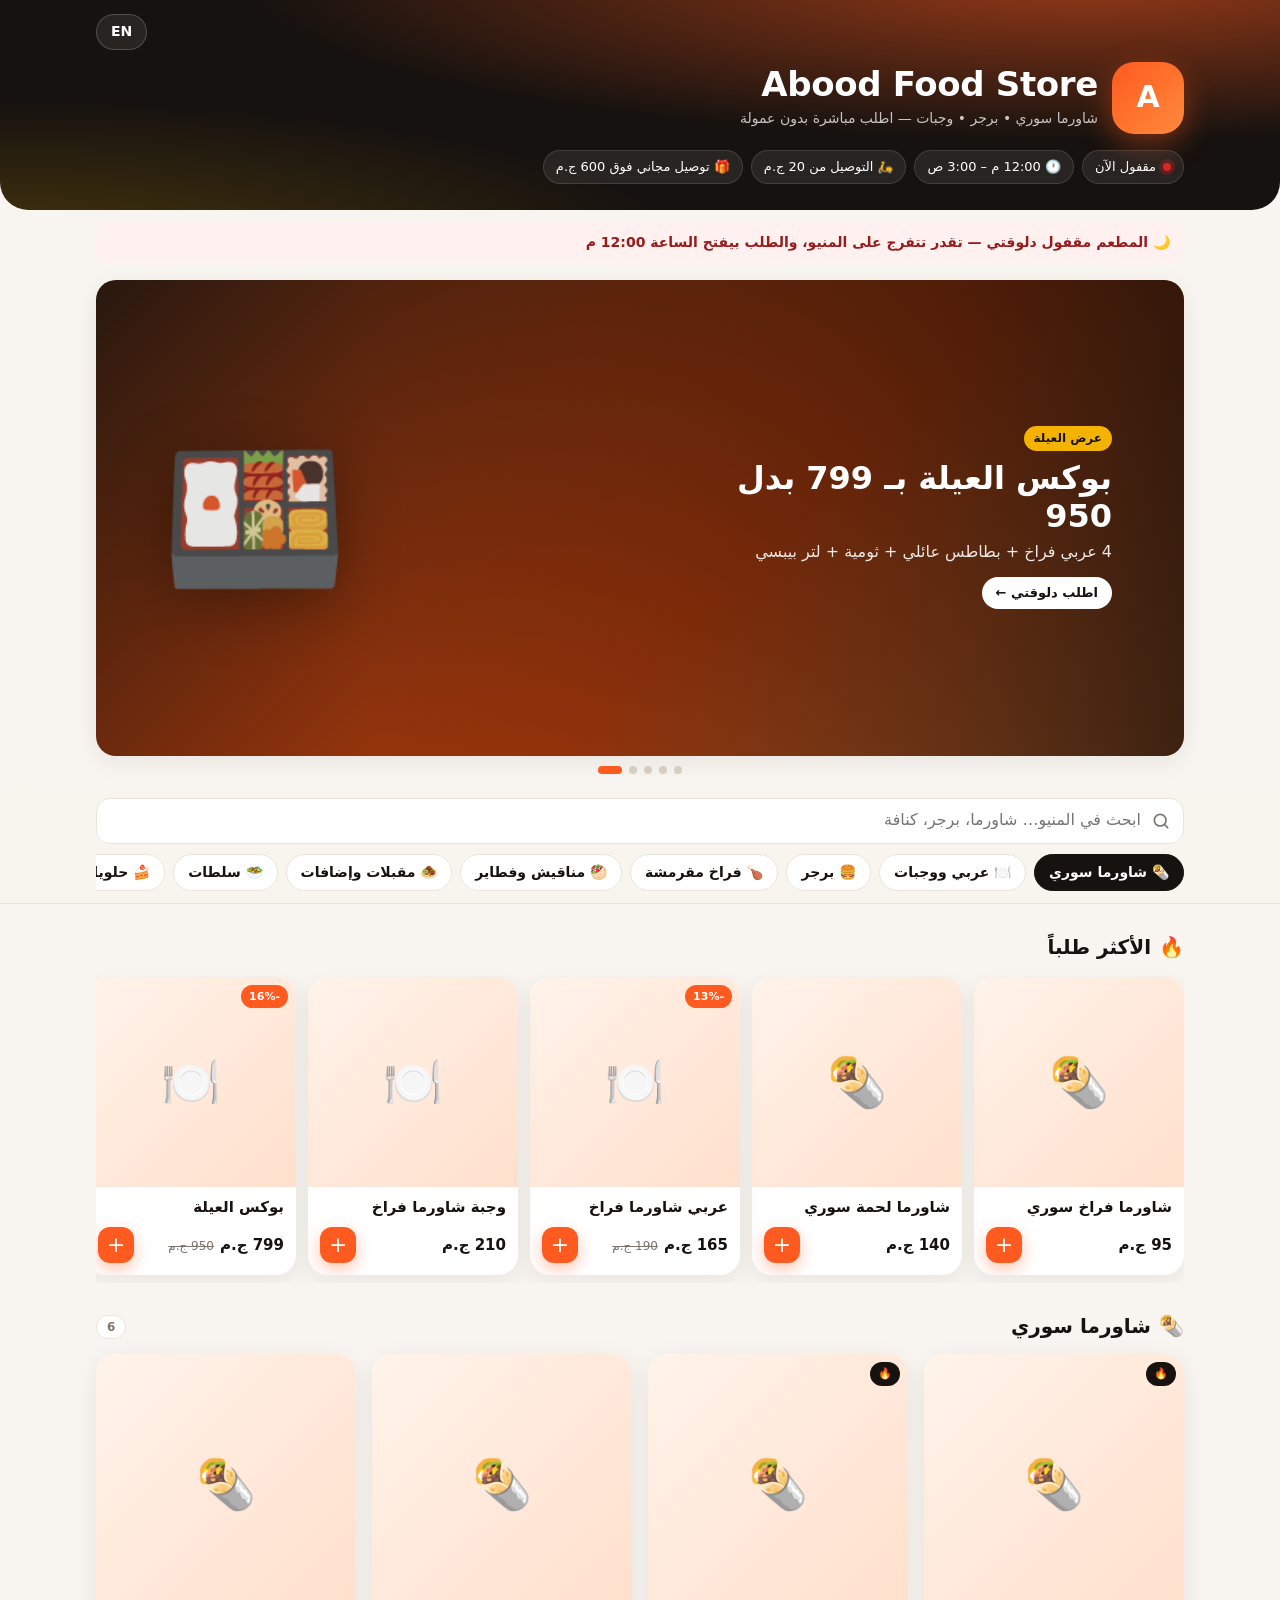
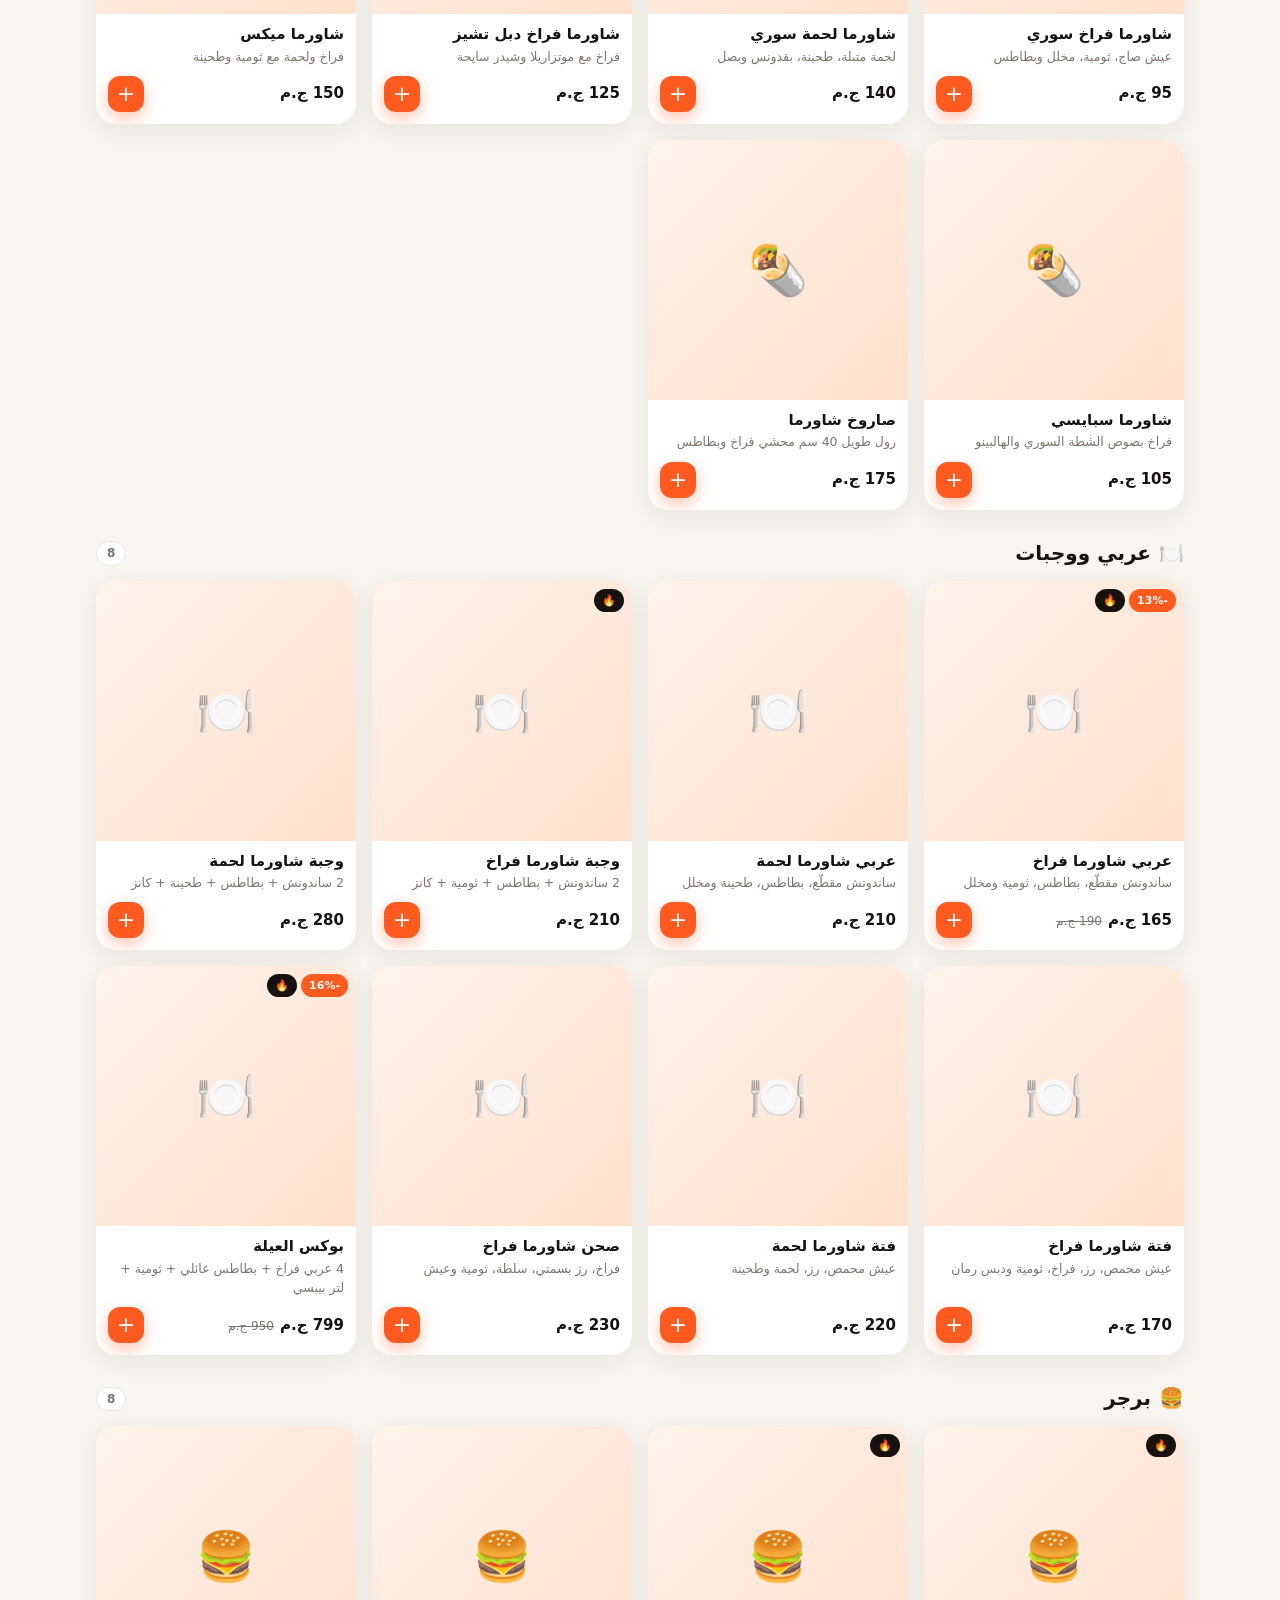
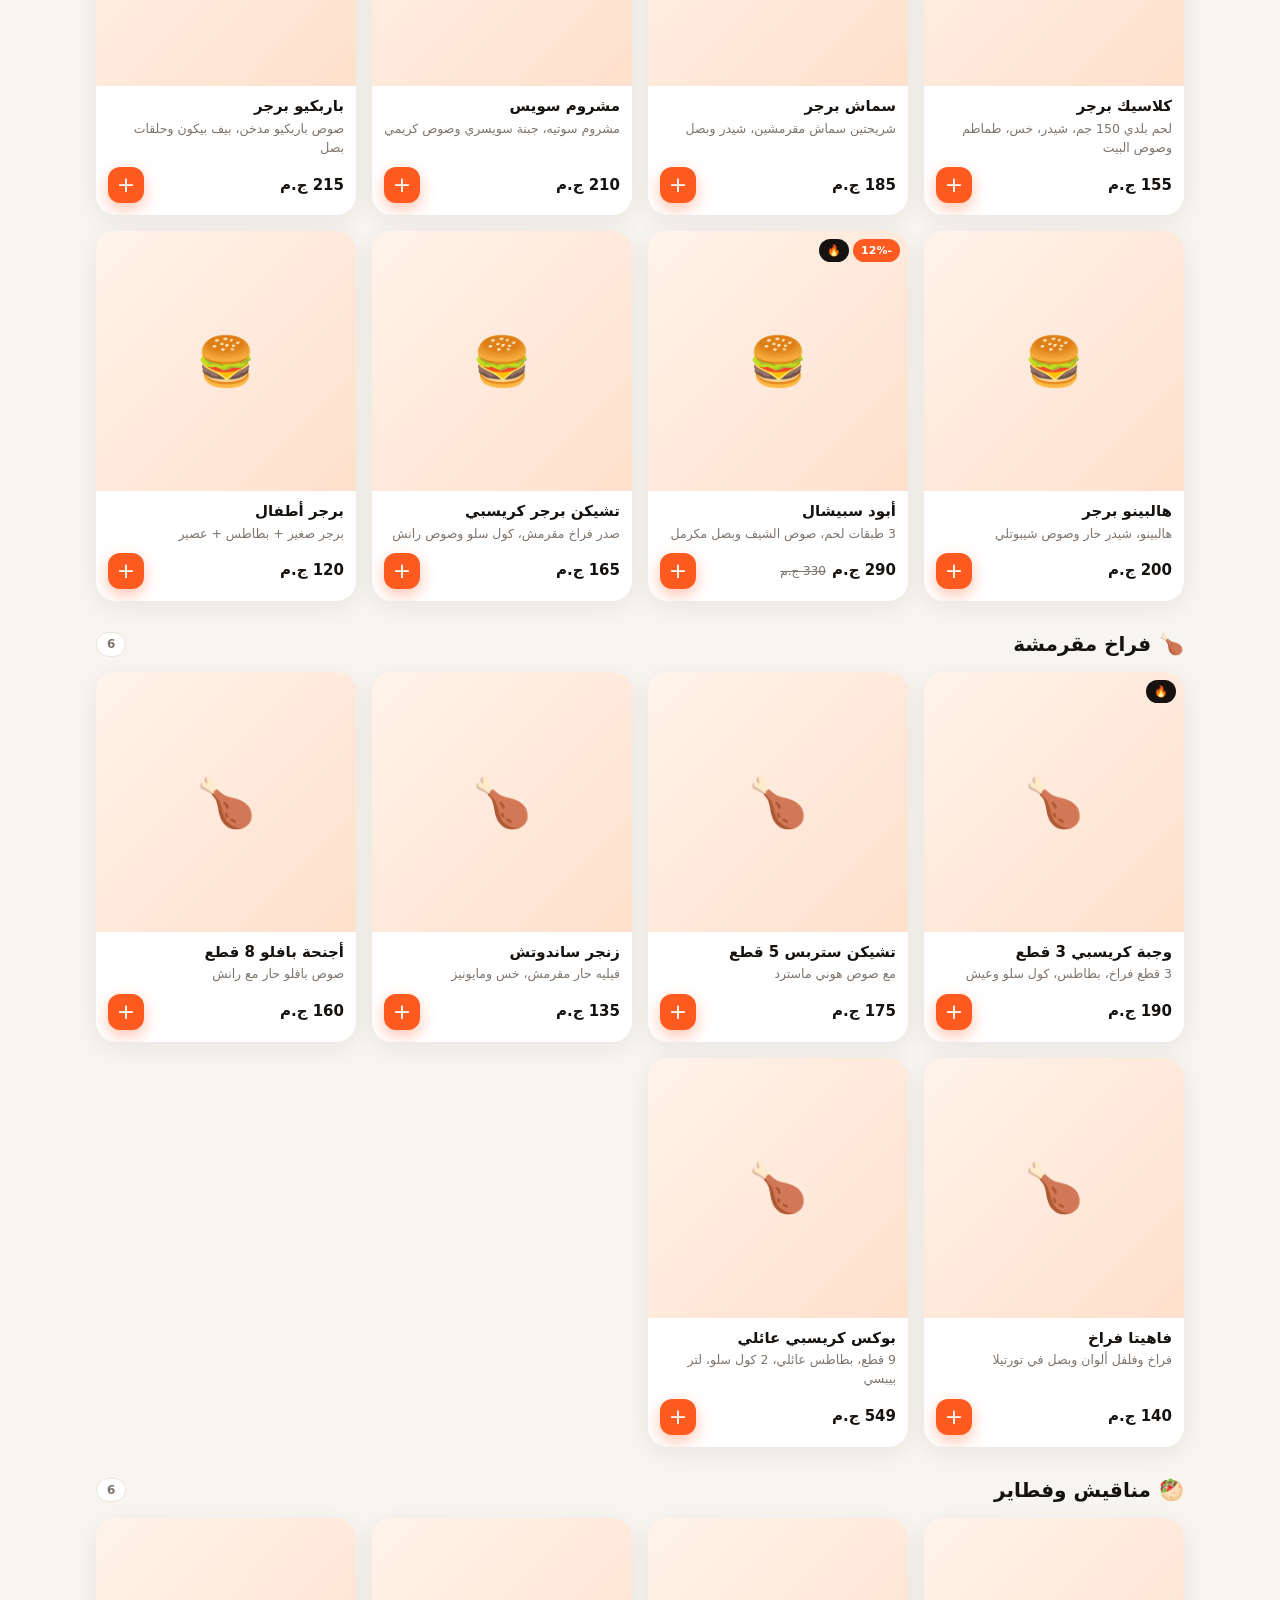
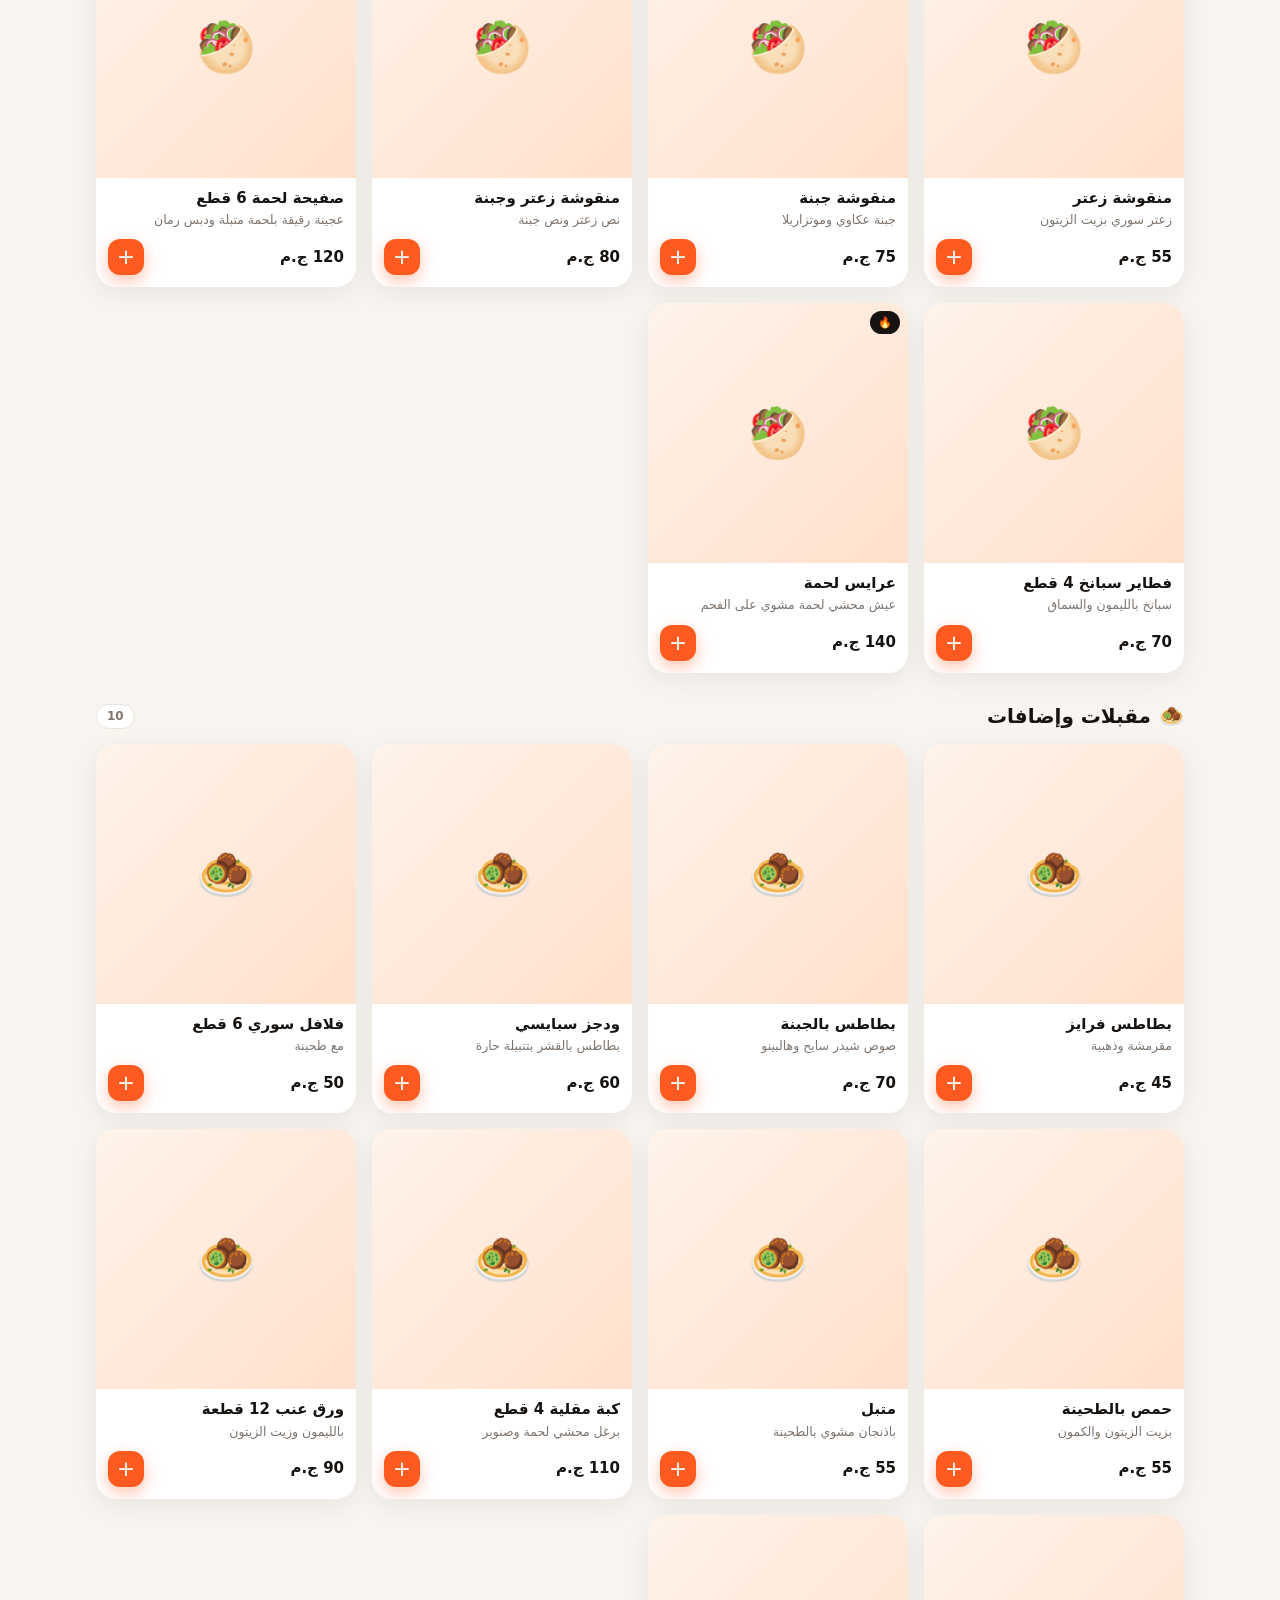
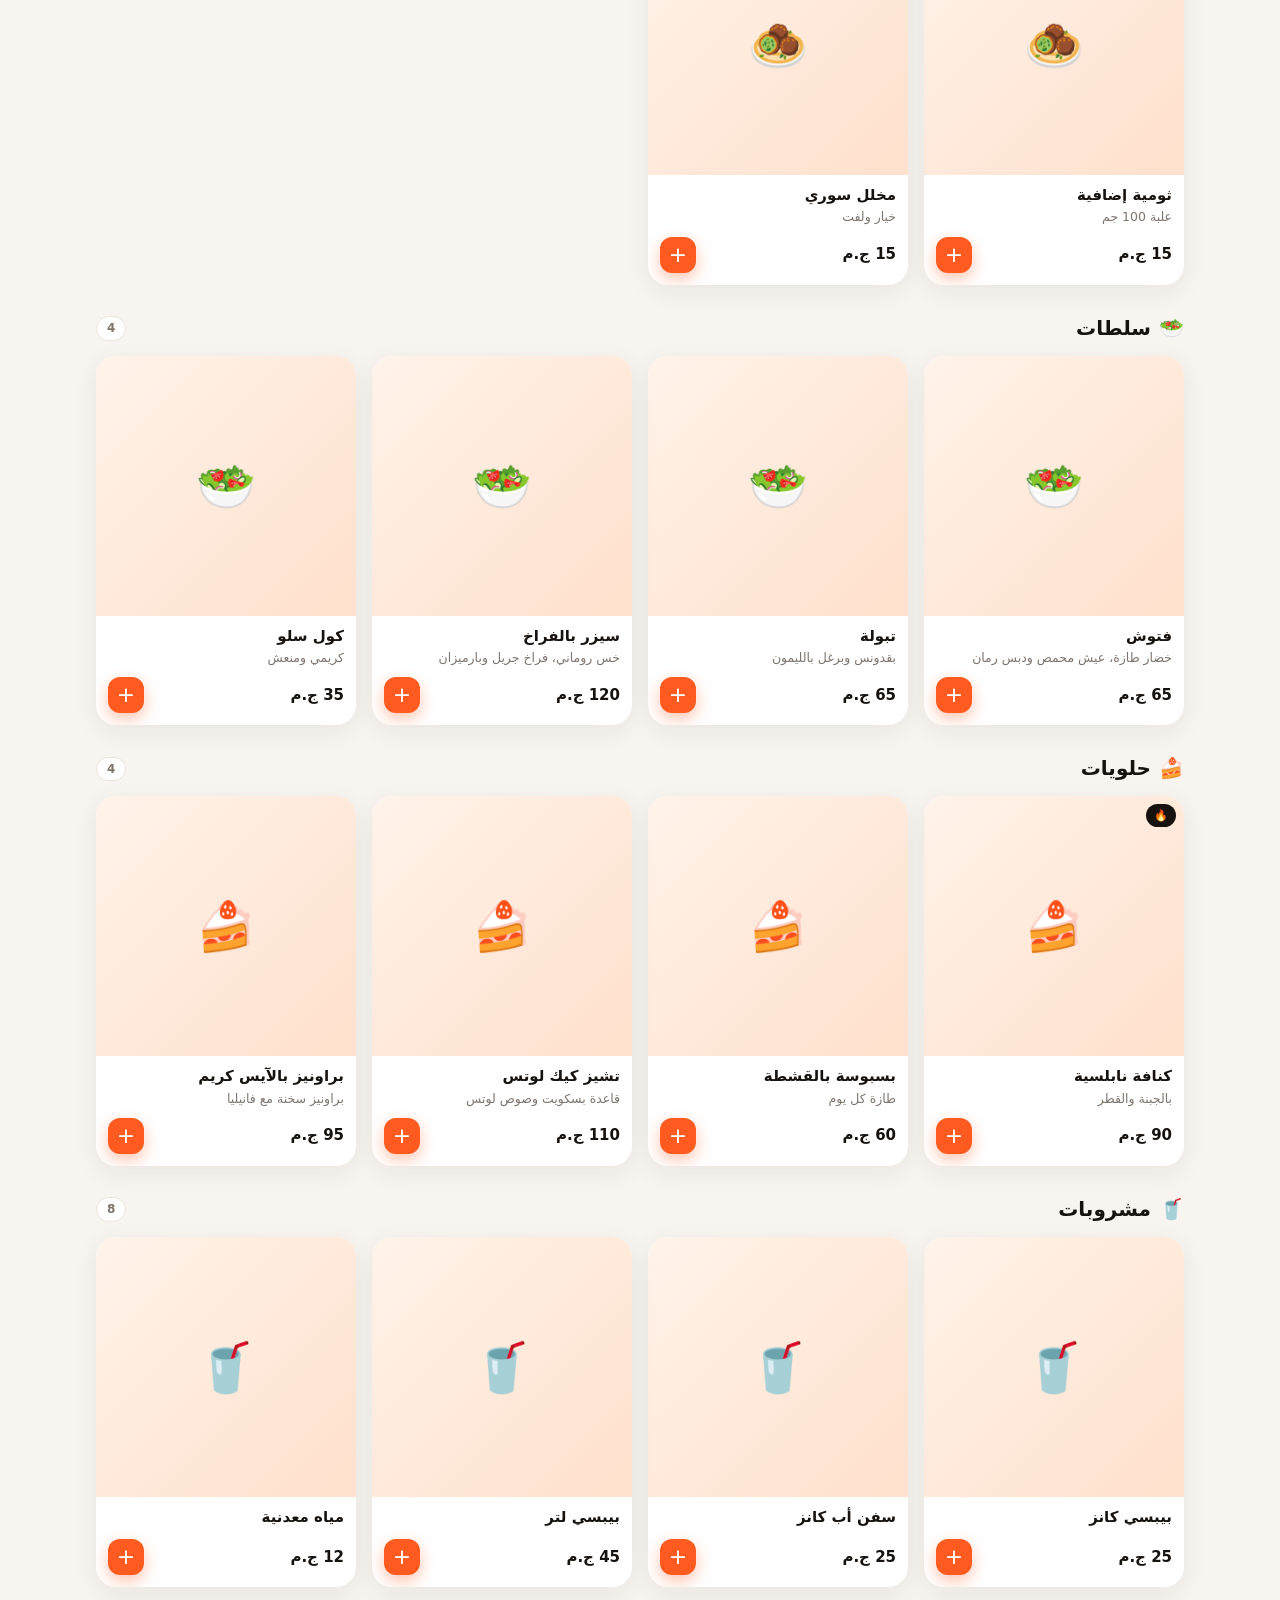
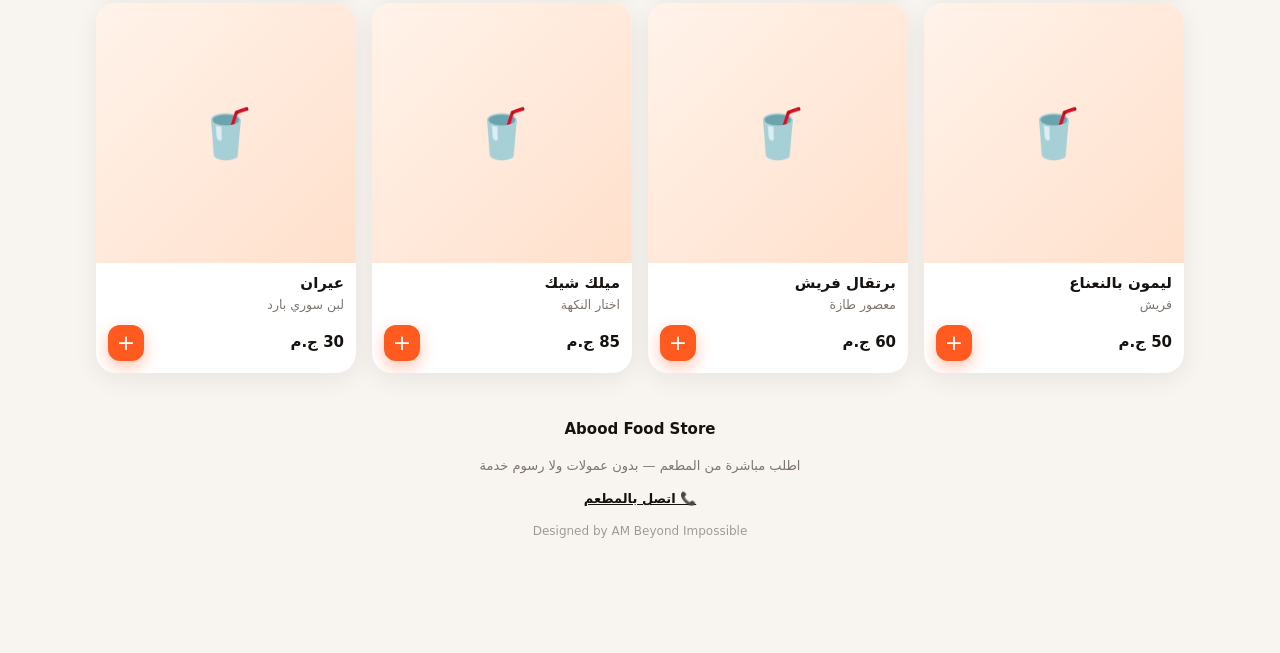
==== index.html @ 2f1e08dd "أول نسخة من الموقع" ====
<!doctype html>
<html lang="ar" dir="rtl">
<head>
<meta charset="utf-8">
<meta http-equiv="Content-Security-Policy" content="default-src 'self'; script-src 'self'; style-src 'self' https://fonts.googleapis.com; font-src https://fonts.gstatic.com; img-src 'self' data:; connect-src 'self'; manifest-src 'self'; worker-src 'self'; object-src 'none'; base-uri 'self'; form-action 'none'; upgrade-insecure-requests">
<meta name="viewport" content="width=device-width, initial-scale=1, viewport-fit=cover">
<title>Abood Food Store</title>
<meta name="description" content="اطلب شاورما سوري وبرجر ووجبات من Abood Food Store مباشرة على واتساب — بدون عمولة">
<meta name="theme-color" content="#16120f">
<meta name="referrer" content="strict-origin-when-cross-origin">
<link rel="manifest" href="manifest.webmanifest">
<link rel="icon" type="image/png" href="images/icons/icon-192.png">
<link rel="apple-touch-icon" href="images/icons/icon-192.png">
<meta name="apple-mobile-web-app-capable" content="yes">
<meta name="mobile-web-app-capable" content="yes">
<link rel="preconnect" href="https://fonts.googleapis.com">
<link rel="preconnect" href="https://fonts.gstatic.com" crossorigin>
<link rel="stylesheet" href="https://fonts.googleapis.com/css2?family=IBM+Plex+Sans+Arabic:wght@400;500;600;700&display=swap">
<link rel="stylesheet" href="css/style.css">
<script src="js/menu.js" defer></script>
<script src="js/app.js" defer></script>
</head>
<body>
<a class="skip" href="#menu" data-t="skip">تخطي إلى المنيو</a>

<header class="hero">
  <div class="container">
    <div class="hero-top">
      <button id="installBtn" class="chip-btn" type="button" data-t="install" hidden></button>
      <button id="langBtn" class="chip-btn" type="button">EN</button>
    </div>
    <div class="brand">
      <div class="logo"><span id="logoFallback" aria-hidden="true">A</span><img id="logo" src="images/logo.png" alt="" width="72" height="72"></div>
      <div>
        <h1 id="storeName">Abood Food Store</h1>
        <p id="tagline"></p>
      </div>
    </div>
    <div class="info" id="info"></div>
  </div>
</header>

<div class="container"><p id="closedBar" class="closed-bar" role="status" hidden></p></div>

<section id="offers" class="offers container" aria-roledescription="carousel" data-ta="offersLabel">
  <div class="track" id="offTrack"></div>
  <button class="nav prev" id="offPrev" type="button" data-ta="prev">‹</button>
  <button class="nav next" id="offNext" type="button" data-ta="next">›</button>
  <div class="dots" id="offDots"></div>
</section>

<div class="toolbar">
  <div class="container">
    <label class="search">
      <svg width="20" height="20" viewBox="0 0 24 24" fill="none" stroke="currentColor" stroke-width="2" stroke-linecap="round" aria-hidden="true"><circle cx="11" cy="11" r="7"/><path d="m20 20-3.5-3.5"/></svg>
      <input id="q" type="search" enterkeyhint="search" autocomplete="off" maxlength="40" data-tp="search" data-ta="search">
    </label>
    <nav class="tabs" id="tabs" data-ta="categories"></nav>
  </div>
</div>

<main id="menu" class="container">
  <section id="bestSec" class="best">
    <h2 class="sec"><span aria-hidden="true">🔥</span> <span data-t="best"></span></h2>
    <div class="hscroll" id="bestList"></div>
  </section>
  <div id="sections"></div>
  <p id="noResults" class="empty" data-t="noResults" hidden></p>
</main>

<footer class="foot container">
  <p class="foot-name" id="footName"></p>
  <p data-t="footNote"></p>
  <p><a id="callLink" href="#" data-t="call"></a></p>
  <p class="credit" id="credit"></p>
</footer>

<button id="cartBar" class="cart-bar" type="button" hidden>
  <span class="cb-count" id="cbCount">0</span>
  <span class="grow" data-t="viewCart"></span>
  <span id="cbTotal"></span>
</button>

<dialog id="itemDlg" class="sheet"></dialog>
<dialog id="cartDlg" class="sheet"></dialog>
<div id="toast" class="toast" role="status" aria-live="polite"></div>
<noscript><p class="empty">من فضلك فعّل JavaScript عشان تقدر تطلب.</p></noscript>
</body>
</html>
---- css/style.css ----
/* Abood Food Store — Design system. لتغيير لون المطعم غيّر --brand */
:root{
  --brand:#ff5a1f;--brand-2:#ff8a3d;--brand-soft:#fff3ec;
  --ink:#16120f;--ink-2:#3b342f;--muted:#7d746d;
  --bg:#f8f5f0;--card:#fff;--line:#ebe4db;
  --ok:#16a34a;--bad:#dc2626;--gold:#f5b301;--wa:#1fae54;
  --r:20px;--shadow:0 6px 24px rgba(22,18,15,.07);--shadow-lg:0 24px 60px rgba(22,18,15,.28);
  --font:"IBM Plex Sans Arabic",system-ui,-apple-system,"Segoe UI",Tahoma,sans-serif;
  --sb:env(safe-area-inset-bottom,0px);
  color-scheme:light;
}
*,*::before,*::after{box-sizing:border-box}
html{-webkit-text-size-adjust:100%;text-size-adjust:100%;scroll-behavior:smooth}
body{margin:0;font-family:var(--font);background:var(--bg);color:var(--ink);line-height:1.55;-webkit-font-smoothing:antialiased;-webkit-tap-highlight-color:transparent;padding-bottom:calc(100px + var(--sb))}
body:has(dialog[open]){overflow:hidden}
img{display:block;max-width:100%}
button,input,select,textarea{font:inherit;color:inherit}
button{cursor:pointer;-webkit-user-select:none;user-select:none}
:focus-visible{outline:3px solid var(--brand);outline-offset:2px}
[hidden]{display:none!important}
.container{width:100%;max-width:1120px;margin-inline:auto;padding-inline:16px}
.skip{position:absolute;top:-100px;inset-inline-start:12px;z-index:100;background:#fff;padding:8px 14px;border-radius:10px}
.skip:focus{top:12px}

/* ===== Hero ===== */
.hero{color:#fff;background:radial-gradient(120% 140% at 85% -10%,rgba(255,90,31,.55),transparent 55%),radial-gradient(90% 120% at 0% 120%,rgba(245,179,1,.22),transparent 60%),var(--ink);padding:14px 0 26px;border-radius:0 0 28px 28px}
.hero-top{display:flex;justify-content:flex-end;gap:8px}
.chip-btn{border:1px solid rgba(255,255,255,.18);background:rgba(255,255,255,.08);color:#fff;border-radius:999px;padding:6px 14px;font-weight:600;font-size:14px}
.brand{display:flex;align-items:center;gap:14px;margin-top:12px}
.logo{position:relative;width:72px;height:72px;flex:none;border-radius:22px;background:linear-gradient(135deg,var(--brand),var(--brand-2));display:grid;place-items:center;overflow:hidden;box-shadow:0 10px 30px rgba(255,90,31,.4)}
.logo span{font-weight:700;font-size:30px}
.logo img{position:absolute;inset:0;width:100%;height:100%;object-fit:cover;background:#fff}
.brand h1{margin:0;font-size:clamp(22px,5.5vw,34px);line-height:1.15;letter-spacing:-.01em}
.brand p{margin:4px 0 0;color:rgba(255,255,255,.75);font-size:14px}
.info{display:flex;flex-wrap:wrap;gap:8px;margin-top:16px}
.pill{display:inline-flex;align-items:center;gap:7px;padding:6px 12px;border-radius:999px;background:rgba(255,255,255,.08);border:1px solid rgba(255,255,255,.12);font-size:13px;font-weight:500}
.led{width:8px;height:8px;border-radius:50%;background:var(--ok);box-shadow:0 0 0 4px rgba(22,163,74,.25)}
.pill.closed .led{background:var(--bad);box-shadow:0 0 0 4px rgba(220,38,38,.25)}
.closed-bar{margin:12px 0 0;padding:10px 14px;border-radius:14px;background:#fff1f0;color:#991b1b;font-weight:600;font-size:14px}

/* ===== Offers carousel ===== */
.offers{position:relative;margin-top:16px}
.track{direction:ltr;display:flex;overflow-x:auto;scroll-snap-type:x mandatory;scrollbar-width:none;border-radius:var(--r);box-shadow:var(--shadow);overscroll-behavior-x:contain}
.track::-webkit-scrollbar{display:none}
.slide{position:relative;flex:0 0 100%;scroll-snap-align:center;scroll-snap-stop:always;aspect-ratio:16/7;min-height:180px;overflow:hidden;color:#fff;background:linear-gradient(135deg,#2b1a10,#c2410c 60%,#ff8a3d);isolation:isolate}
.slide.clickable{cursor:pointer}
.slide img{position:absolute;inset:0;width:100%;height:100%;object-fit:cover;z-index:-2}
.slide img.ok ~ .slide-emoji{display:none}
.slide-emoji{position:absolute;inset-inline-end:6%;top:50%;transform:translateY(-50%);font-size:clamp(70px,17vw,150px);z-index:-3;filter:drop-shadow(0 12px 30px rgba(0,0,0,.35))}
.slide::after{content:"";position:absolute;inset:0;z-index:-1}
.slide[dir=rtl]::after{background:linear-gradient(to left,rgba(12,8,6,.8),rgba(12,8,6,.1) 75%)}
.slide[dir=ltr]::after{background:linear-gradient(to right,rgba(12,8,6,.8),rgba(12,8,6,.1) 75%)}
.slide-txt{position:absolute;inset-block:0;inset-inline-start:0;width:min(72%,540px);padding:20px 22px;display:flex;flex-direction:column;justify-content:center;gap:4px}
.slide-tag{align-self:flex-start;background:var(--gold);color:var(--ink);font-weight:700;font-size:12px;padding:3px 10px;border-radius:999px}
.slide h3{margin:4px 0 0;font-size:clamp(18px,4.8vw,32px);line-height:1.2}
.slide p{margin:0;opacity:.9;font-size:clamp(13px,3.3vw,16px)}
.slide-cta{align-self:flex-start;margin-top:8px;background:#fff;color:var(--ink);font-weight:700;font-size:13px;padding:6px 14px;border-radius:999px}
.nav{position:absolute;top:calc(50% - 14px);transform:translateY(-50%);width:38px;height:38px;border-radius:50%;border:0;background:rgba(255,255,255,.94);color:var(--ink);font-size:24px;line-height:1;display:grid;place-items:center;box-shadow:var(--shadow);z-index:2}
.nav.prev{left:26px}.nav.next{right:26px}
.dots{display:flex;justify-content:center;gap:7px;margin-top:10px;direction:ltr}
.dot{position:relative;width:8px;height:8px;border-radius:99px;border:0;padding:0;background:#d6cdc3;transition:width .25s,background .25s}
.dot::before{content:"";position:absolute;inset:-9px}
.dot.on{width:24px;background:var(--brand)}

/* ===== Search + tabs ===== */
.toolbar{position:sticky;top:0;z-index:20;margin-top:14px;background:rgba(248,245,240,.88);-webkit-backdrop-filter:saturate(1.4) blur(14px);backdrop-filter:saturate(1.4) blur(14px);border-bottom:1px solid var(--line)}
.toolbar .container{padding-top:10px}
.search{display:flex;align-items:center;gap:8px;background:#fff;border:1px solid var(--line);border-radius:14px;padding:0 12px;height:46px}
.search:focus-within{border-color:var(--brand);box-shadow:0 0 0 4px rgba(255,90,31,.12)}
.search svg{flex:none;color:var(--muted)}
.search input{flex:1;min-width:0;border:0;outline:0;background:transparent;font-size:16px}
.tabs{position:relative;display:flex;gap:8px;overflow-x:auto;scrollbar-width:none;padding:10px 0 12px}
.tabs::-webkit-scrollbar{display:none}
.tab{flex:none;border:1px solid var(--line);background:#fff;border-radius:999px;padding:7px 14px;font-weight:600;font-size:14px;white-space:nowrap;transition:background .2s,color .2s}
.tab.on{background:var(--ink);color:#fff;border-color:var(--ink)}

/* ===== Menu ===== */
.sec{display:flex;align-items:center;gap:8px;font-size:20px;font-weight:700;margin:28px 0 12px}
.sec small{margin-inline-start:auto;font-size:12px;font-weight:600;color:var(--muted);background:#fff;border:1px solid var(--line);border-radius:999px;padding:2px 10px}
.cat{scroll-margin-top:125px}
.grid{display:grid;grid-template-columns:repeat(2,minmax(0,1fr));gap:12px}
@media(min-width:640px){.grid{grid-template-columns:repeat(3,minmax(0,1fr));gap:16px}}
@media(min-width:980px){.grid{grid-template-columns:repeat(4,minmax(0,1fr))}}
.hscroll{display:flex;gap:12px;overflow-x:auto;scroll-snap-type:x proximity;padding:2px 2px 8px;scrollbar-width:none}
.hscroll::-webkit-scrollbar{display:none}
.hscroll .card{flex:0 0 min(44%,210px);scroll-snap-align:start}
.card{position:relative;display:flex;flex-direction:column;background:var(--card);border-radius:var(--r);overflow:hidden;box-shadow:var(--shadow);cursor:pointer;transition:transform .18s,box-shadow .18s}
@media(hover:hover){.card:hover{transform:translateY(-3px);box-shadow:0 14px 34px rgba(22,18,15,.12)}}
.card:active{transform:scale(.985)}
.card.off{cursor:not-allowed;opacity:.55;filter:grayscale(.85)}
.media{position:relative;aspect-ratio:1;background:linear-gradient(135deg,#fff3ea,#ffe0cc);display:grid;place-items:center;overflow:hidden}
.media .ph{font-size:48px}
.media img{position:absolute;inset:0;width:100%;height:100%;object-fit:cover;opacity:0;transition:opacity .35s}
.media img.ok{opacity:1}
.badges{position:absolute;top:8px;inset-inline-start:8px;display:flex;gap:4px;z-index:1}
.badge{background:var(--brand);color:#fff;font-size:11px;font-weight:700;padding:3px 8px;border-radius:999px}
.badge.hot{background:var(--ink)}
.off-tag{position:absolute;inset-inline:8px;bottom:8px;text-align:center;background:rgba(22,18,15,.85);color:#fff;font-size:12px;font-weight:700;border-radius:10px;padding:4px}
.card-b{display:flex;flex-direction:column;gap:2px;flex:1;padding:10px 12px 12px}
.card h3{margin:0;font-size:15px;line-height:1.35}
.card p{margin:0;flex:1;color:var(--muted);font-size:12.5px;display:-webkit-box;-webkit-line-clamp:2;-webkit-box-orient:vertical;overflow:hidden}
.row{display:flex;align-items:center;justify-content:space-between;gap:8px;margin-top:8px}
.price{font-weight:700;font-size:15px}
.old{color:var(--muted);text-decoration:line-through;font-size:12px;font-weight:400;margin-inline:6px}
.old.light{color:rgba(255,255,255,.75)}
.plus{flex:none;width:36px;height:36px;border-radius:12px;border:0;background:var(--brand);color:#fff;font-size:22px;line-height:1;display:grid;place-items:center;box-shadow:0 6px 16px rgba(255,90,31,.35)}
.empty{text-align:center;padding:40px 10px;color:var(--muted)}
.empty div{font-size:56px}
.foot{text-align:center;color:var(--muted);font-size:13px;padding-top:30px}
.foot a{color:var(--ink);font-weight:600}
.foot-name{font-weight:700;color:var(--ink);font-size:15px}
.credit{opacity:.7;font-size:12px}

/* ===== Cart bar ===== */
.cart-bar{position:fixed;z-index:30;left:12px;right:12px;bottom:calc(12px + var(--sb));max-width:640px;margin-inline:auto;display:flex;align-items:center;gap:12px;border:0;border-radius:18px;padding:14px 16px;background:var(--ink);color:#fff;font-weight:700;font-size:16px;box-shadow:var(--shadow-lg);animation:barUp .35s ease}
.cb-count{min-width:28px;height:28px;padding:0 6px;border-radius:9px;background:var(--brand);display:grid;place-items:center;font-size:14px}
.cart-bar .grow{flex:1;text-align:start}
.cart-bar.bump{animation:bump .4s ease}
@keyframes bump{40%{transform:scale(1.04)}}
@keyframes barUp{from{transform:translateY(130%)}}

/* ===== Sheets (dialogs) ===== */
dialog.sheet{position:fixed;inset:0;padding:0;border:0;width:100%;max-width:640px;height:fit-content;max-height:92vh;max-height:92dvh;margin:auto auto 0;border-radius:26px 26px 0 0;background:#fff;color:var(--ink);box-shadow:var(--shadow-lg);overflow:hidden}
dialog.sheet[open]{display:flex;flex-direction:column;animation:sheetUp .32s cubic-bezier(.2,.8,.2,1)}
dialog::backdrop{background:rgba(15,12,10,.55);-webkit-backdrop-filter:blur(3px);backdrop-filter:blur(3px)}
@keyframes sheetUp{from{transform:translateY(40px);opacity:0}}
@media(min-width:720px){dialog.sheet{margin:auto;border-radius:26px;max-height:88vh}}
.sheet-body{flex:1;min-height:0;overflow-y:auto;overscroll-behavior:contain;padding:0 18px 18px}
.sheet-foot{display:flex;gap:10px;align-items:center;padding:12px 18px calc(12px + var(--sb));border-top:1px solid var(--line);background:#fff}
.sheet-foot.col{flex-direction:column;align-items:stretch}
.sheet-head{display:flex;align-items:center;justify-content:space-between;padding:14px 18px;border-bottom:1px solid var(--line)}
.sheet-head h2{margin:0;font-size:20px}
.x{position:absolute;top:12px;inset-inline-end:12px;z-index:3;width:38px;height:38px;border-radius:50%;border:0;background:rgba(255,255,255,.94);box-shadow:var(--shadow);font-size:16px}
.x.inline{position:static;box-shadow:none;background:var(--bg)}
.dlg-media{aspect-ratio:16/11;margin-inline:-18px}
.dlg-media .ph{font-size:84px}
.dlg-txt{padding-top:14px}
.dlg-txt h2{margin:0 0 4px;font-size:22px}
.dlg-txt p{margin:0 0 8px}
.muted{color:var(--muted)}
.opt{border:0;padding:0;margin:18px 0 0;min-width:0}
.opt legend{font-weight:700;margin-bottom:8px;padding:0}
.choice{display:flex;align-items:center;gap:10px;padding:12px 14px;border:1.5px solid var(--line);border-radius:14px;margin-bottom:8px;cursor:pointer;transition:border-color .15s,background .15s}
.choice:has(input:checked){border-color:var(--brand);background:var(--brand-soft)}
.choice input{accent-color:var(--brand);width:20px;height:20px;margin:0;flex:none}
.choice .n{flex:1;font-weight:500}
.choice .p{color:var(--muted);font-size:14px}
.stepper{display:flex;align-items:center;gap:4px;background:var(--bg);border-radius:14px;padding:4px;flex:none}
.stepper button{width:38px;height:38px;border:0;border-radius:10px;background:#fff;font-size:20px;box-shadow:0 1px 3px rgba(0,0,0,.06)}
.stepper.sm button{width:32px;height:32px;font-size:16px}
.qv{min-width:26px;text-align:center;font-weight:700}
.primary{flex:1;display:flex;justify-content:space-between;align-items:center;gap:10px;border:0;border-radius:16px;padding:14px 18px;background:var(--brand);color:#fff;font-weight:700;font-size:16px;box-shadow:0 10px 24px rgba(255,90,31,.35)}
.primary:disabled{background:#c9c1b8;box-shadow:none;cursor:not-allowed}
.primary.wa{justify-content:center;background:var(--wa);box-shadow:0 10px 24px rgba(31,174,84,.35)}
.line{display:flex;gap:12px;align-items:center;padding:12px 0;border-bottom:1px solid var(--line)}
.thumb{width:58px;height:58px;aspect-ratio:auto;border-radius:14px;flex:none}
.thumb .ph{font-size:26px}
.info2{flex:1;min-width:0}
.info2 b{display:block;font-size:14.5px}
.info2 small{display:block;color:var(--muted);font-size:12px}
.lt{font-weight:700;font-size:14px;margin-top:2px}
.field{display:block;margin-top:14px}
.field>span{display:block;font-size:13px;font-weight:600;margin-bottom:6px;color:var(--ink-2)}
.field input,.field select,.field textarea{width:100%;border:1.5px solid var(--line);border-radius:14px;padding:12px 14px;background:#fff;font-size:16px;outline:0}
.field input:focus,.field select:focus,.field textarea:focus{border-color:var(--brand);box-shadow:0 0 0 4px rgba(255,90,31,.12)}
.field textarea{resize:vertical}
[aria-invalid=true]{border-color:var(--bad)!important}
.coupon{display:flex;gap:8px}
.coupon input{flex:1}
.coupon button{border:0;border-radius:14px;padding:0 18px;background:var(--ink);color:#fff;font-weight:700}
.summary{margin-top:16px;background:var(--bg);border-radius:16px;padding:12px 14px}
.summary>div{display:flex;justify-content:space-between;gap:10px;padding:4px 0;font-size:14.5px}
.summary .disc{color:var(--ok)}
.summary .tot{border-top:1px dashed #d8cfc5;margin-top:6px;padding-top:10px;font-weight:700;font-size:17px}
.hint{font-size:12.5px;color:var(--muted);margin:6px 0 0}
.notice{margin-top:12px;padding:10px 14px;border-radius:12px;background:#fff1f0;color:#991b1b;font-size:14px;font-weight:600}
.linkbtn{border:0;background:none;color:var(--bad);font-weight:600;padding:8px 0;font-size:14px}
.err{margin:0;color:var(--bad);font-size:13.5px;font-weight:600}
.err:empty{display:none}

/* ===== Toast ===== */
.toast{position:fixed;z-index:1000;left:50%;bottom:calc(96px + var(--sb));transform:translate(-50%,20px);max-width:calc(100% - 32px);background:var(--ink);color:#fff;padding:10px 18px;border-radius:12px;font-weight:600;font-size:14px;text-align:center;opacity:0;pointer-events:none;transition:opacity .25s,transform .25s;box-shadow:var(--shadow-lg)}
.toast.show{opacity:1;transform:translate(-50%,0)}

@media (prefers-reduced-motion:reduce){html{scroll-behavior:auto}*,*::before,*::after{animation:none!important;transition:none!important}}
/* ===== FIX: carousel arrows ===== */
.nav{opacity:0;pointer-events:none;transition:opacity .25s}
.offers:hover .nav,.offers:focus-within .nav{opacity:1;pointer-events:auto}
@media (hover:none){.nav{display:none!important}}
@media (hover:hover){.slide-txt{padding-inline:72px 22px}}
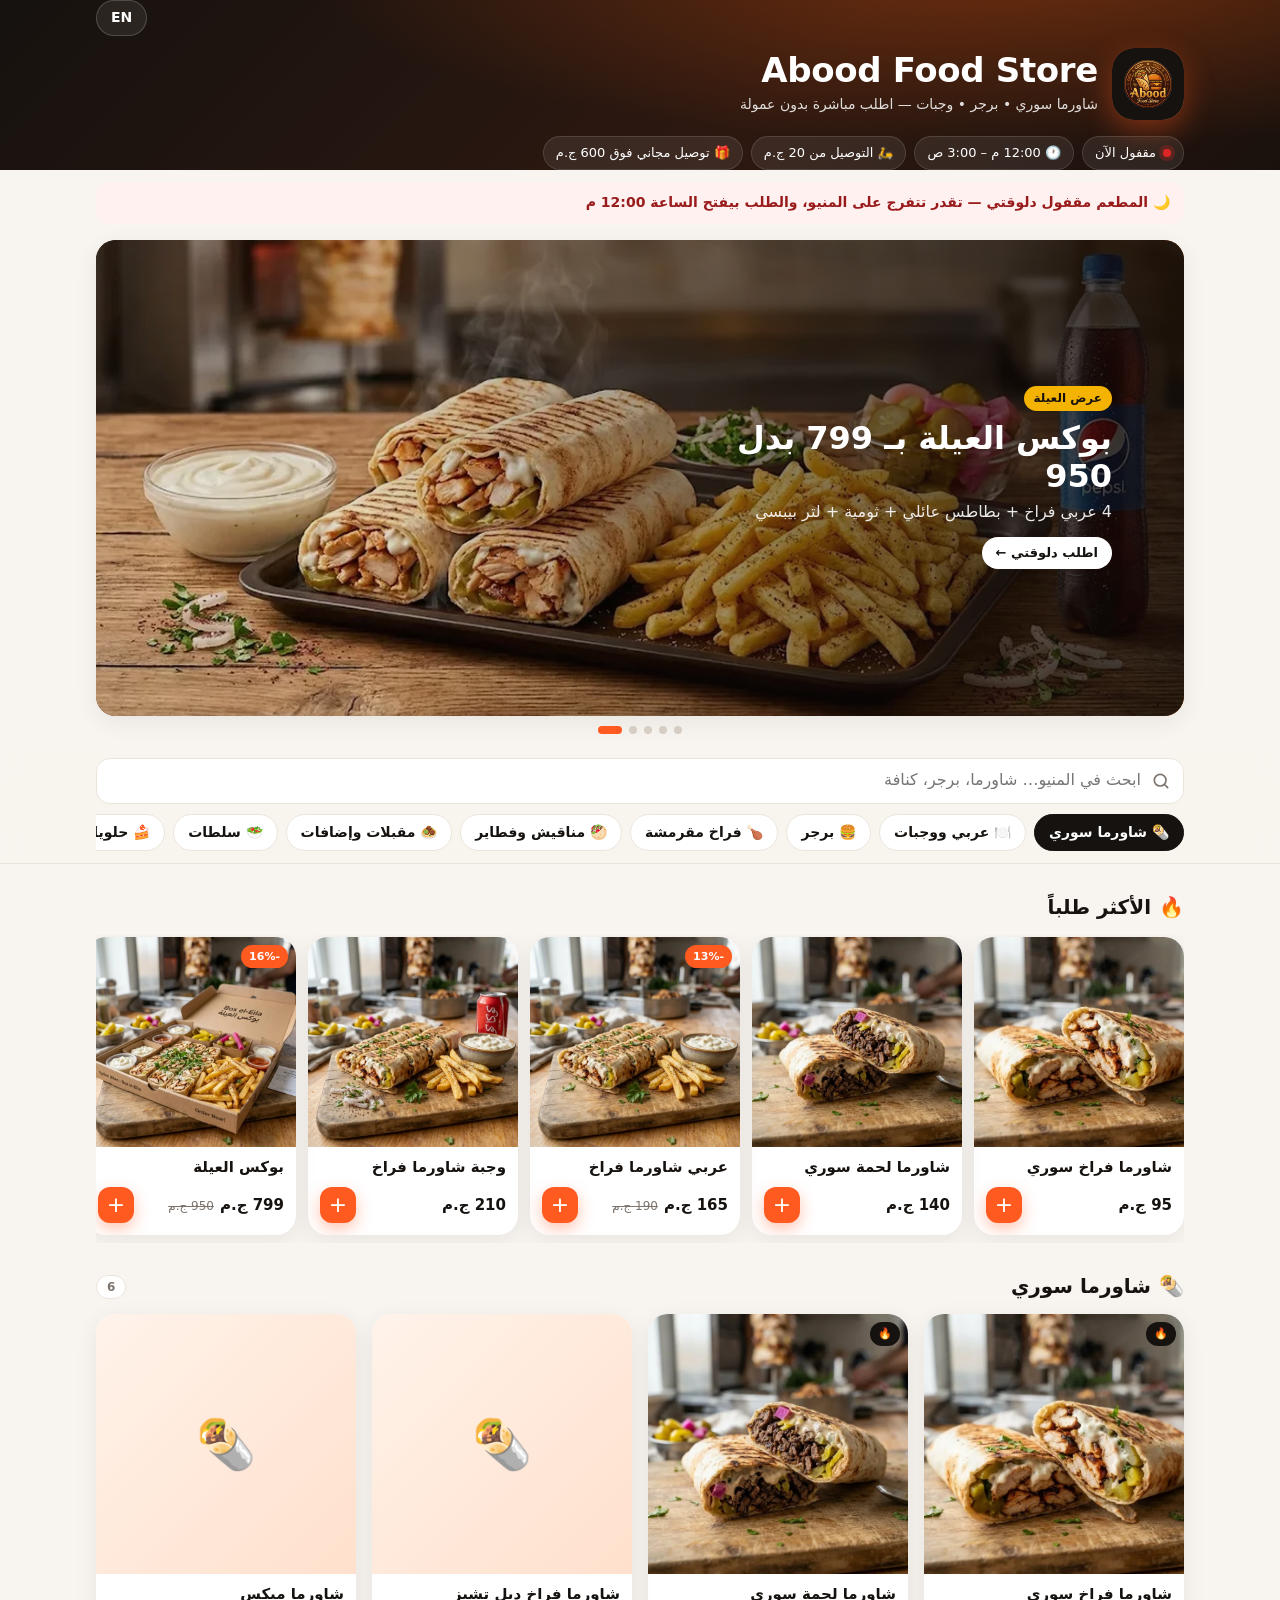
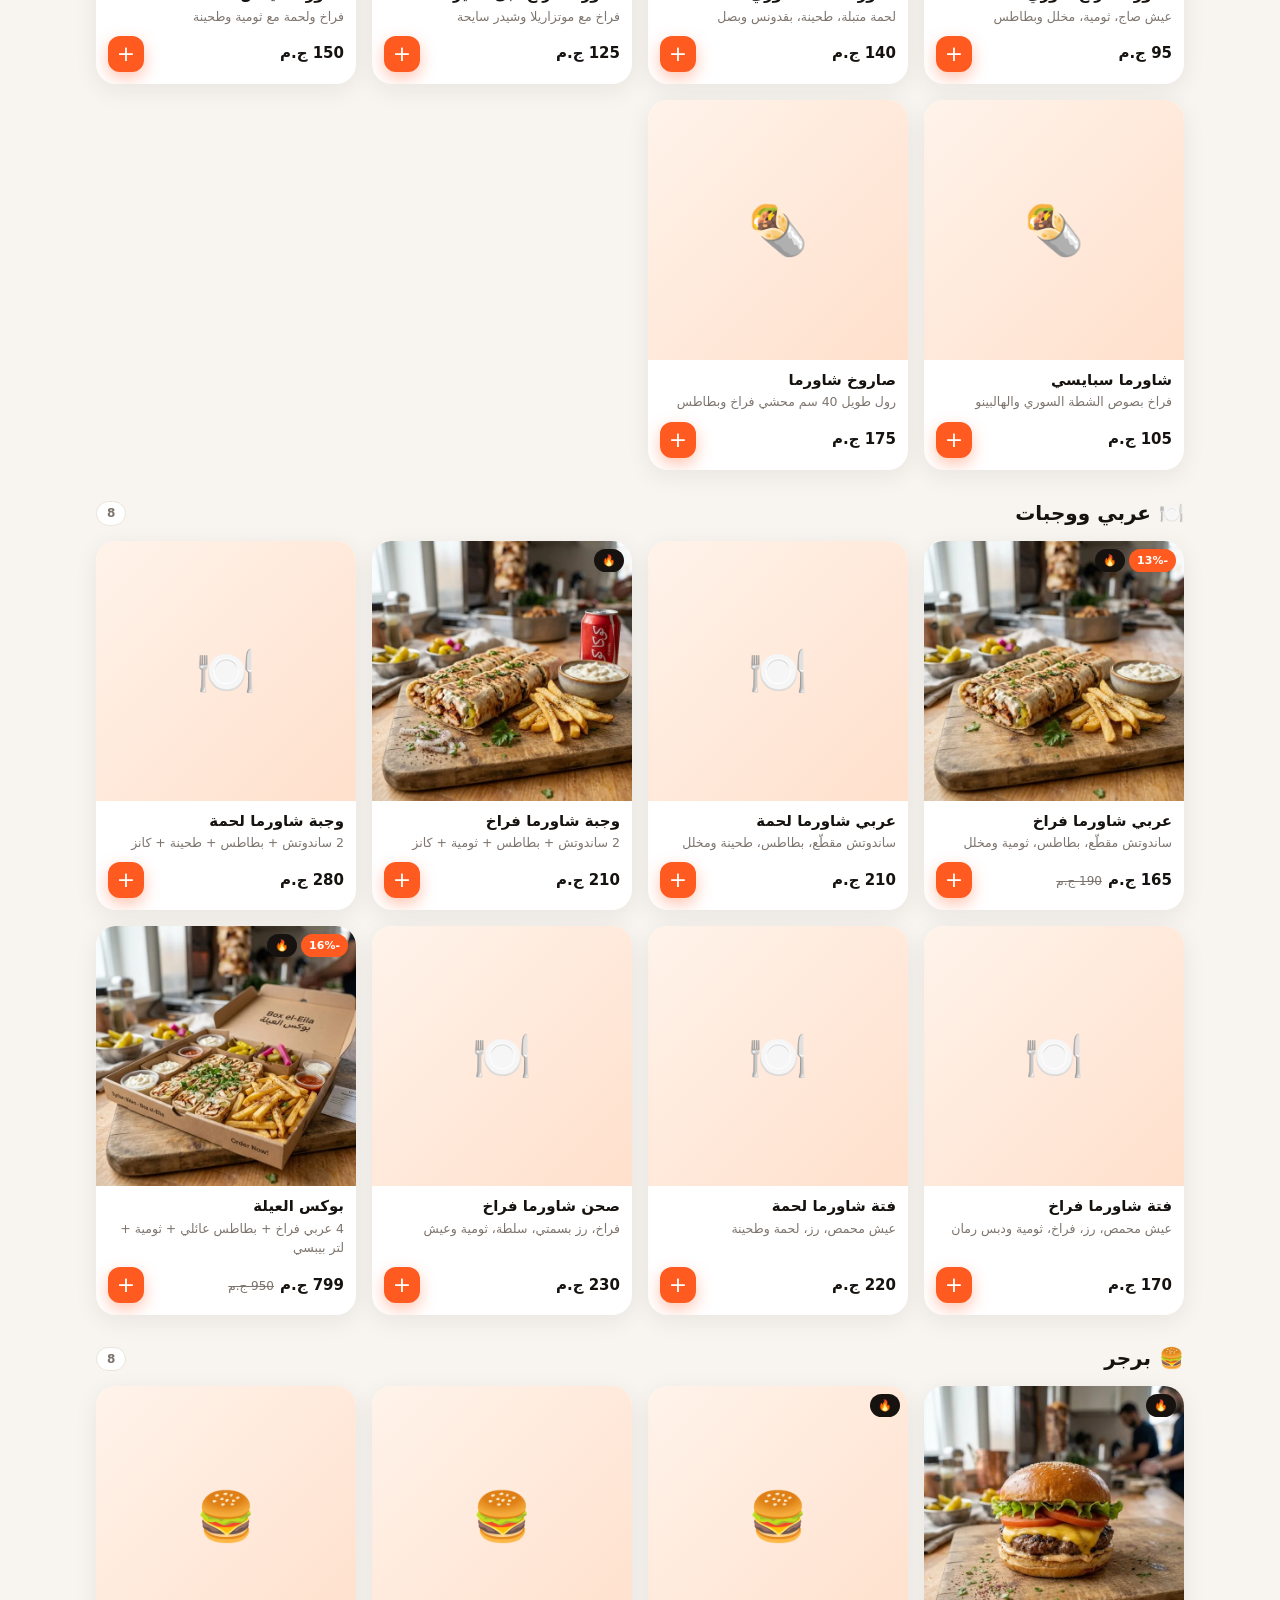
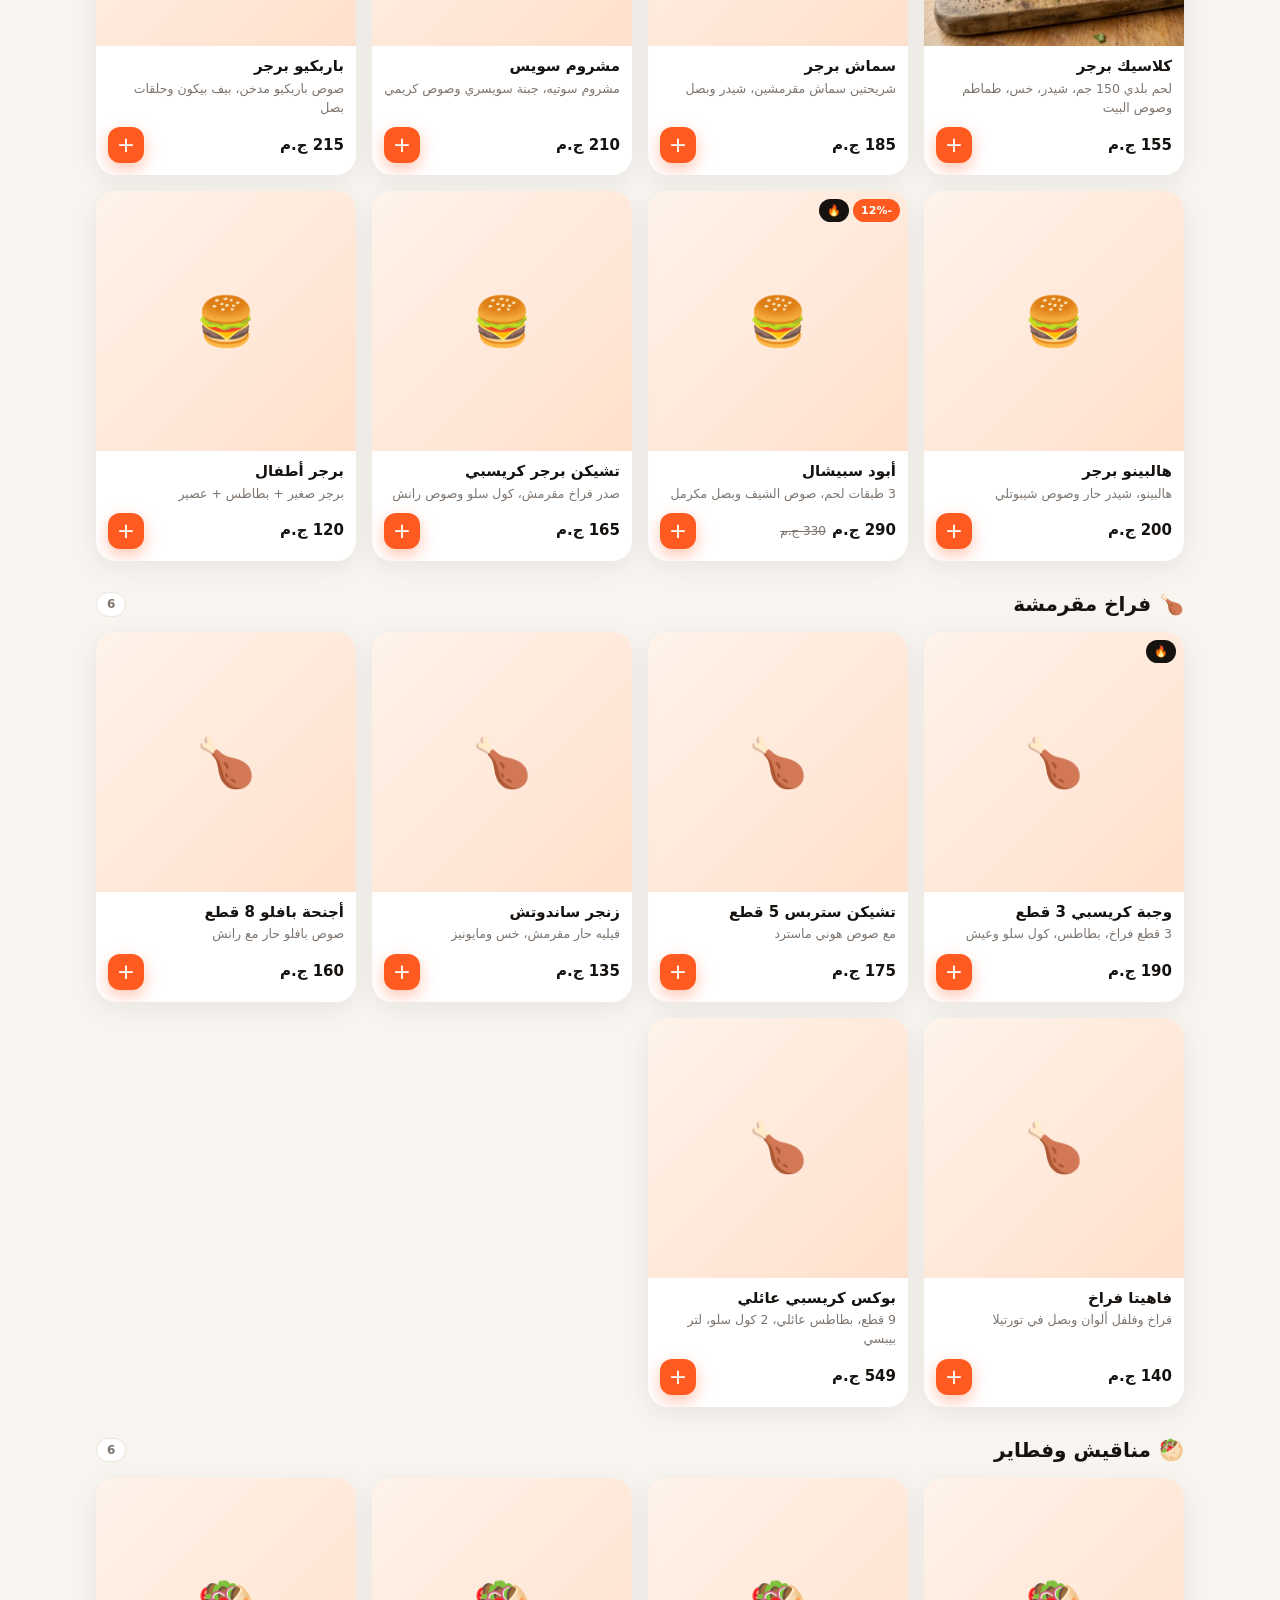
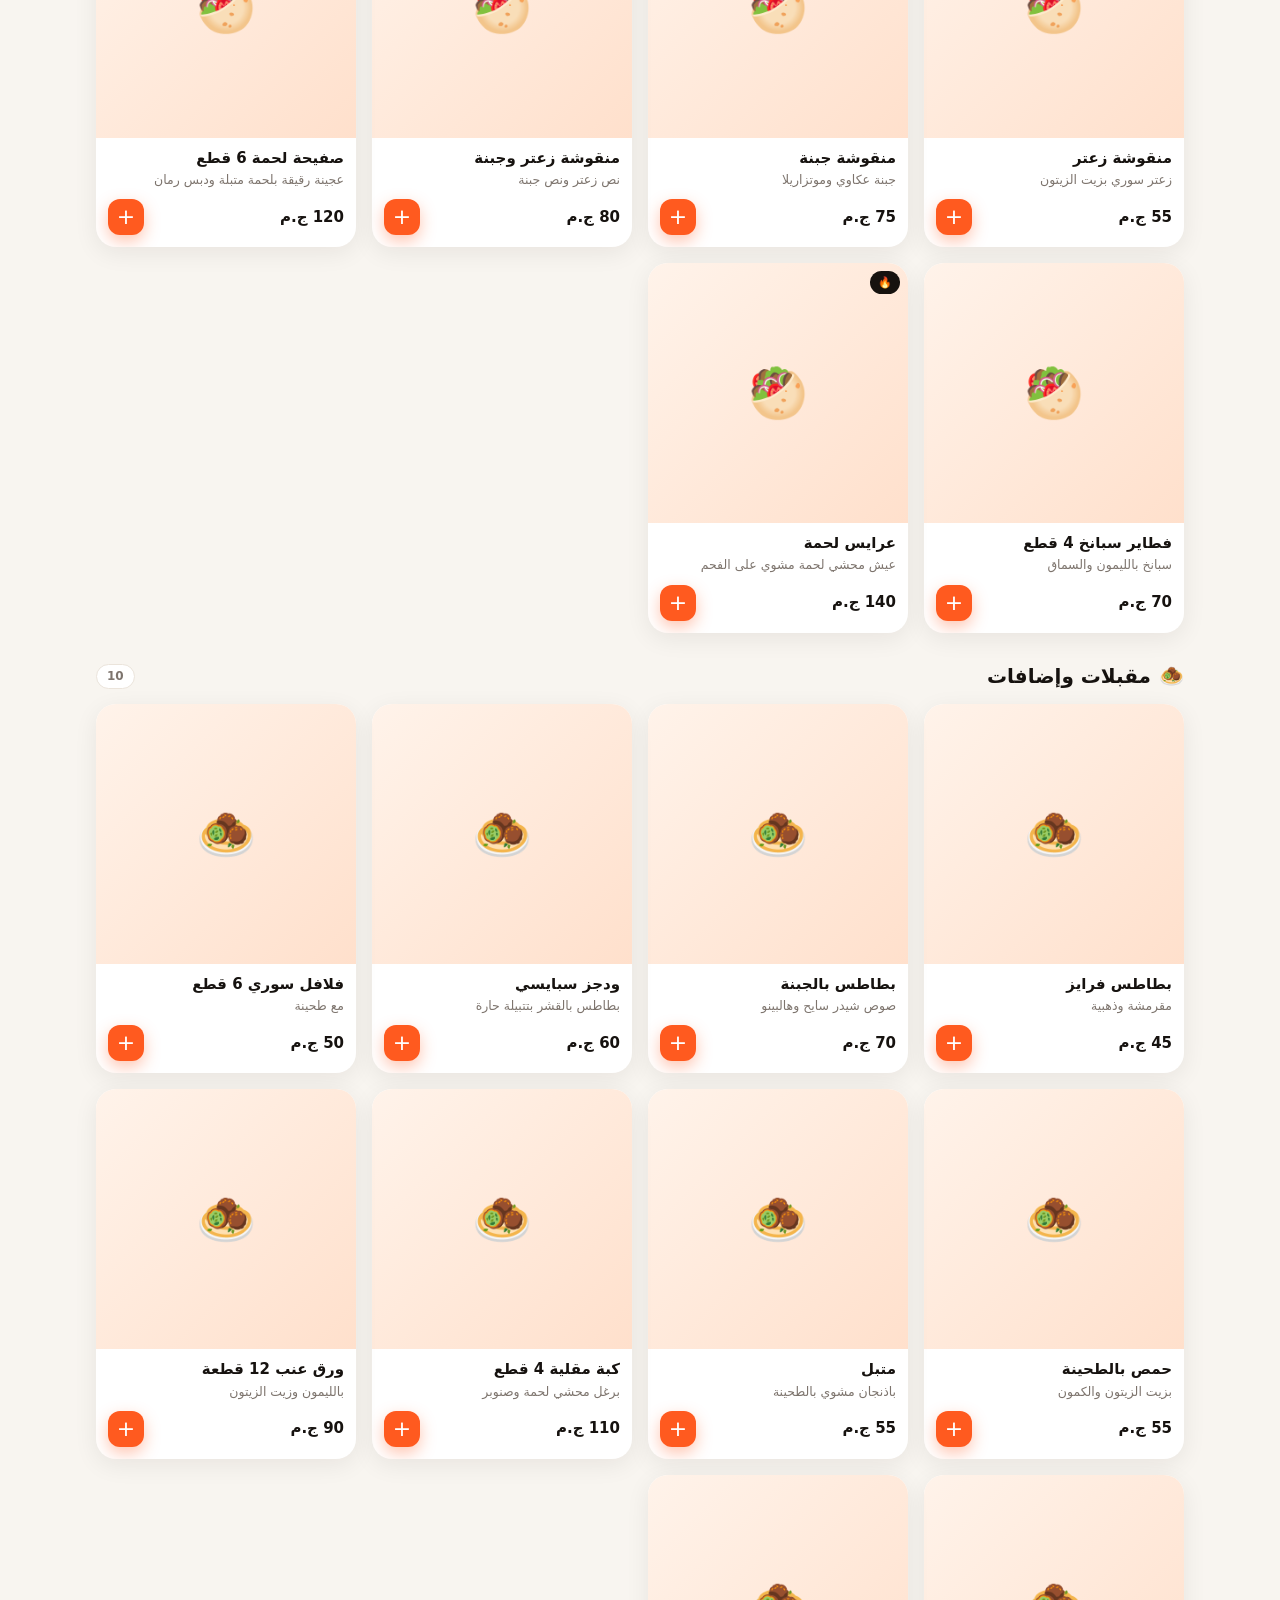
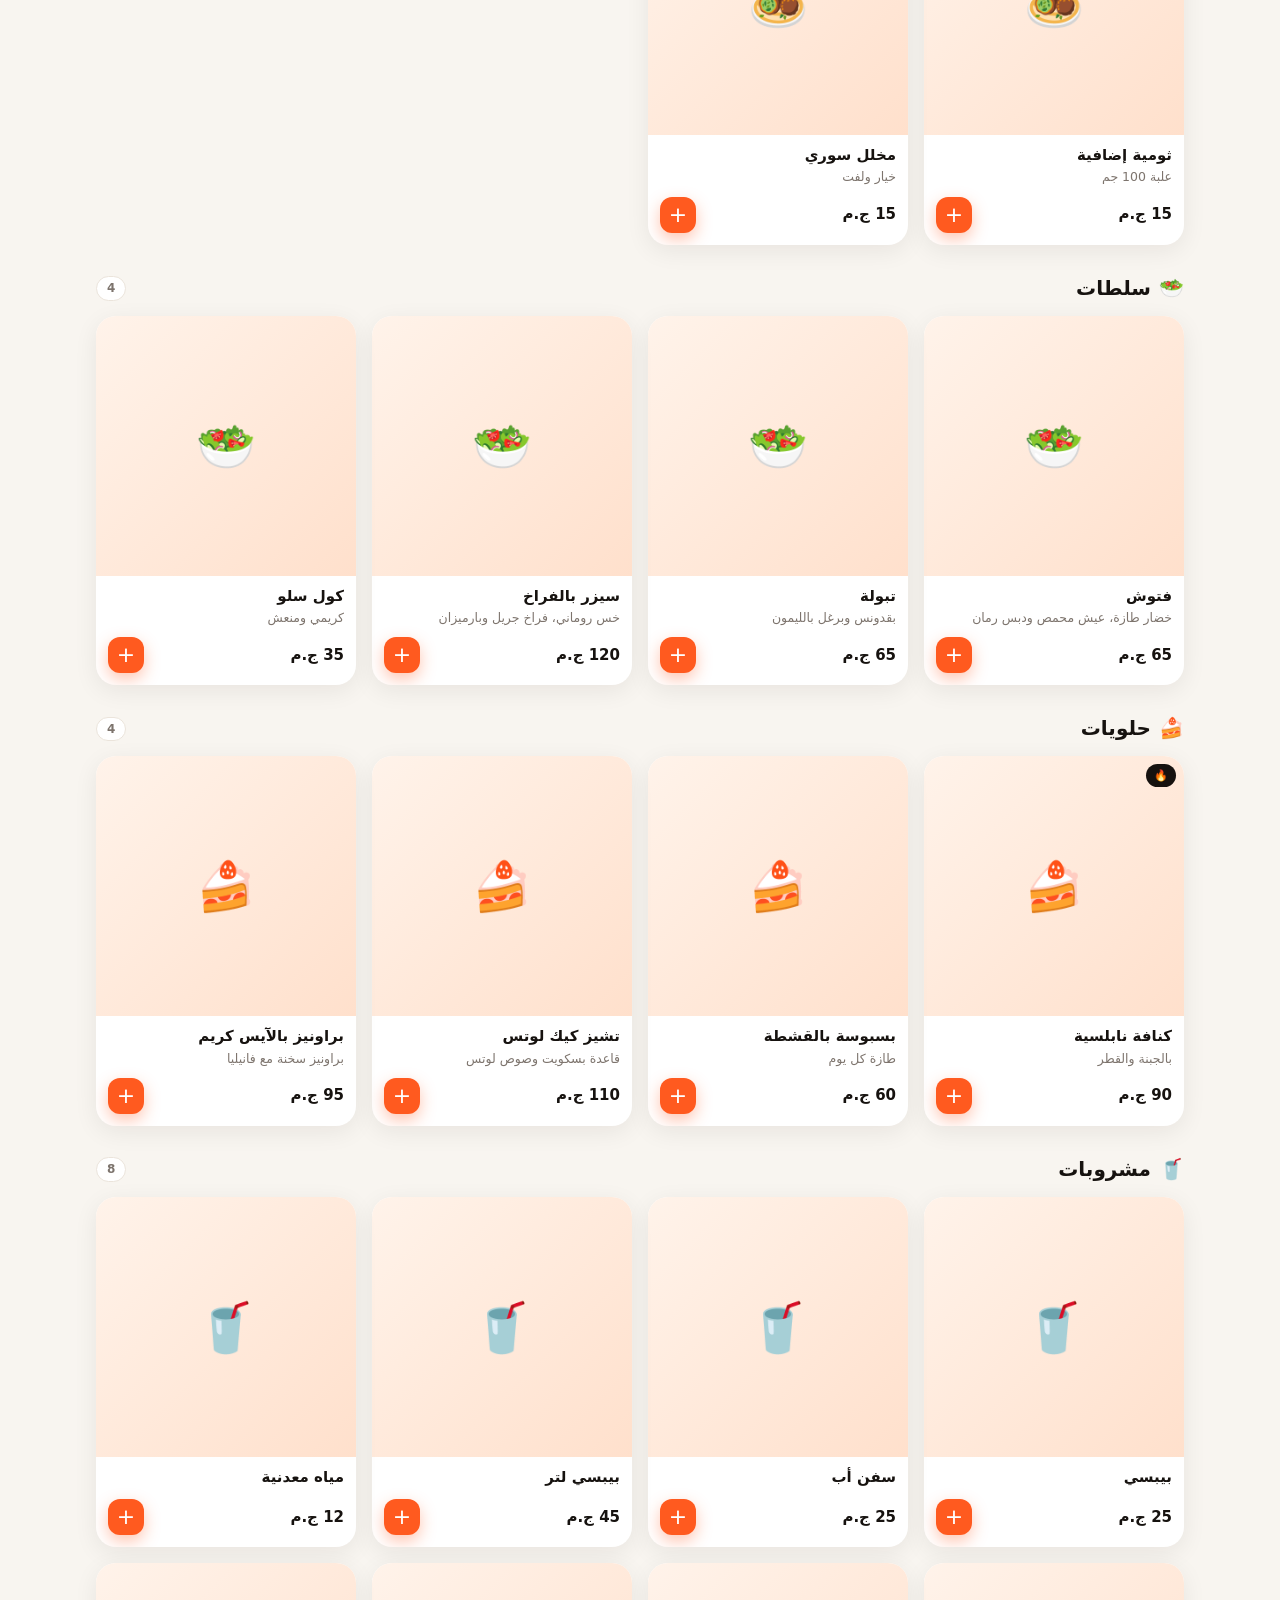
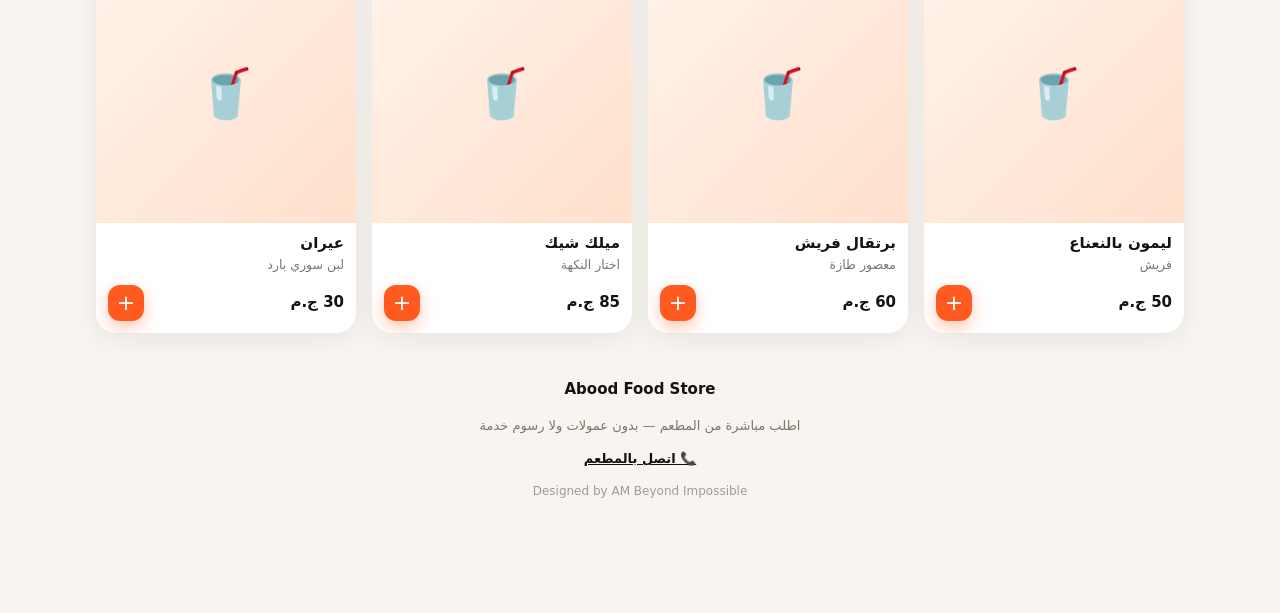
==== commit 689e4bb0: "auto update" ====
--- a/index.html
+++ b/index.html
@@ -19,6 +19,27 @@
 <link rel="stylesheet" href="css/style.css">
 <script src="js/menu.js" defer></script>
 <script src="js/app.js" defer></script>
+
+  <!-- Google Search SEO & Restaurant Schema -->
+  <meta name="keywords" content="Abood Food Store, عبود فود ستور, مطعم شاورما سوري, برجر, منيو عبود, طلب اونلاين">
+  <meta property="og:title" content="Abood Food Store | اطلب شاورما سوري وبرجر أونلاين بدون عمولة">
+  <meta property="og:description" content="المنيو الرسمي لمطعم Abood Food Store — اطلب وجبتك المفضلة مباشرة بأسرع توصيل وعروض يومية.">
+  <meta property="og:url" content="https://abood-food-store.pages.dev/">
+  <meta property="og:image" content="https://abood-food-store.pages.dev/images/logo.png">
+  <script type="application/ld+json">
+  {
+    "@context": "https://schema.org",
+    "@type": "Restaurant",
+    "name": "Abood Food Store",
+    "image": "https://abood-food-store.pages.dev/images/logo.png",
+    "url": "https://abood-food-store.pages.dev/",
+    "telephone": "+201555974185",
+    "servesCuisine": ["Syrian Shawarma", "Burgers", "Fast Food"],
+    "priceRange": "$$",
+    "openingHours": "Mo-Su 12:00-03:00",
+    "hasMenu": "https://abood-food-store.pages.dev/"
+  }
+  </script>
 </head>
 <body>
 <a class="skip" href="#menu" data-t="skip">تخطي إلى المنيو</a>
--- a/css/style.css
+++ b/css/style.css
@@ -23,7 +23,10 @@
 .skip:focus{top:12px}
 
 /* ===== Hero ===== */
-.hero{color:#fff;background:radial-gradient(120% 140% at 85% -10%,rgba(255,90,31,.55),transparent 55%),radial-gradient(90% 120% at 0% 120%,rgba(245,179,1,.22),transparent 60%),var(--ink);padding:14px 0 26px;border-radius:0 0 28px 28px}
+.hero {
+  background: radial-gradient(1200px 300px at 80% -20%, rgba(234, 88, 12, 0.35), transparent 60%),
+              linear-gradient(135deg, #16120f 0%, #2d1810 60%, #1a110d 100%);
+}
 .hero-top{display:flex;justify-content:flex-end;gap:8px}
 .chip-btn{border:1px solid rgba(255,255,255,.18);background:rgba(255,255,255,.08);color:#fff;border-radius:999px;padding:6px 14px;font-weight:600;font-size:14px}
 .brand{display:flex;align-items:center;gap:14px;margin-top:12px}
@@ -187,4 +190,16 @@
 .nav{opacity:0;pointer-events:none;transition:opacity .25s}
 .offers:hover .nav,.offers:focus-within .nav{opacity:1;pointer-events:auto}
 @media (hover:none){.nav{display:none!important}}
-@media (hover:hover){.slide-txt{padding-inline:72px 22px}}+@media (hover:hover){.slide-txt{padding-inline:72px 22px}}
+/* إصلاح لون الخط الأبيض في البانر العلوي */
+.hero,
+.hero h1,
+.hero .brand-text h1,
+.hero .pill,
+.hero .badge {
+  color: #ffffff !important;
+}
+.hero p,
+.hero .subtitle {
+  color: rgba(255, 255, 255, 0.85) !important;
+}
